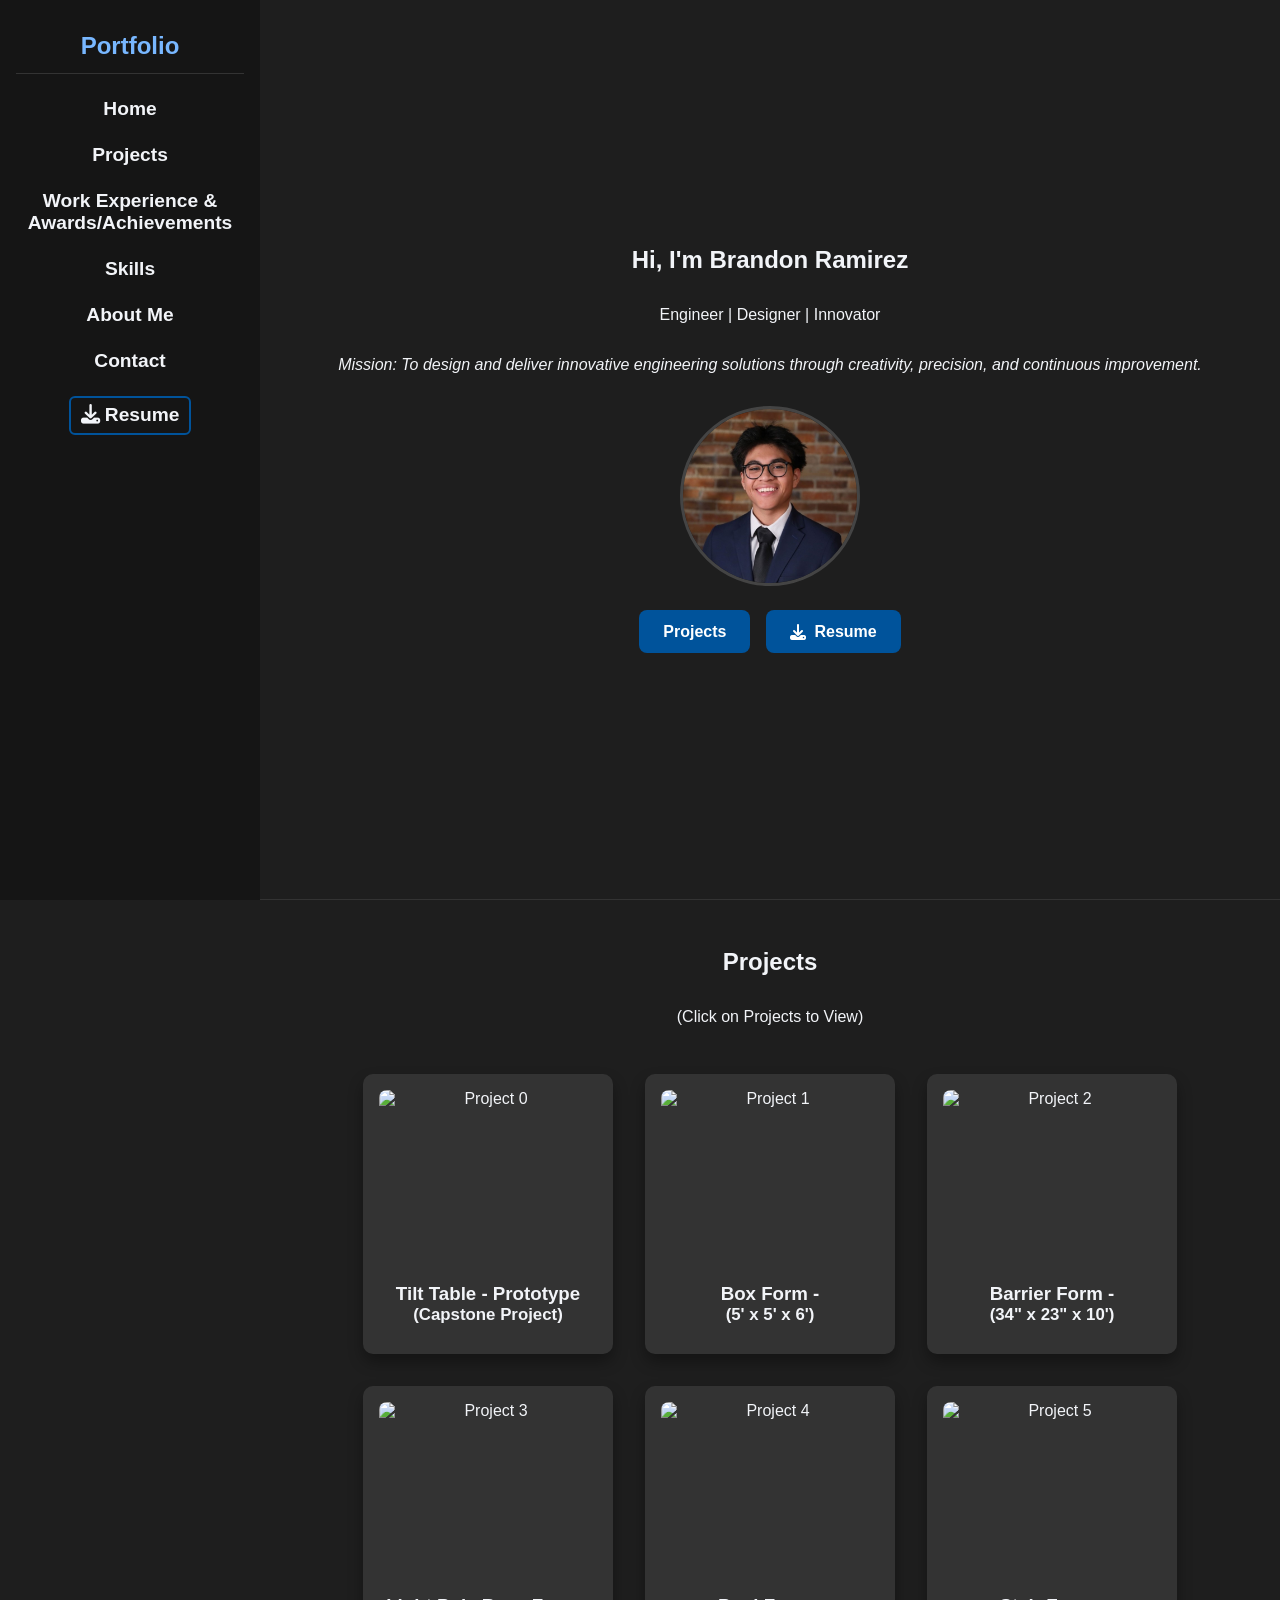
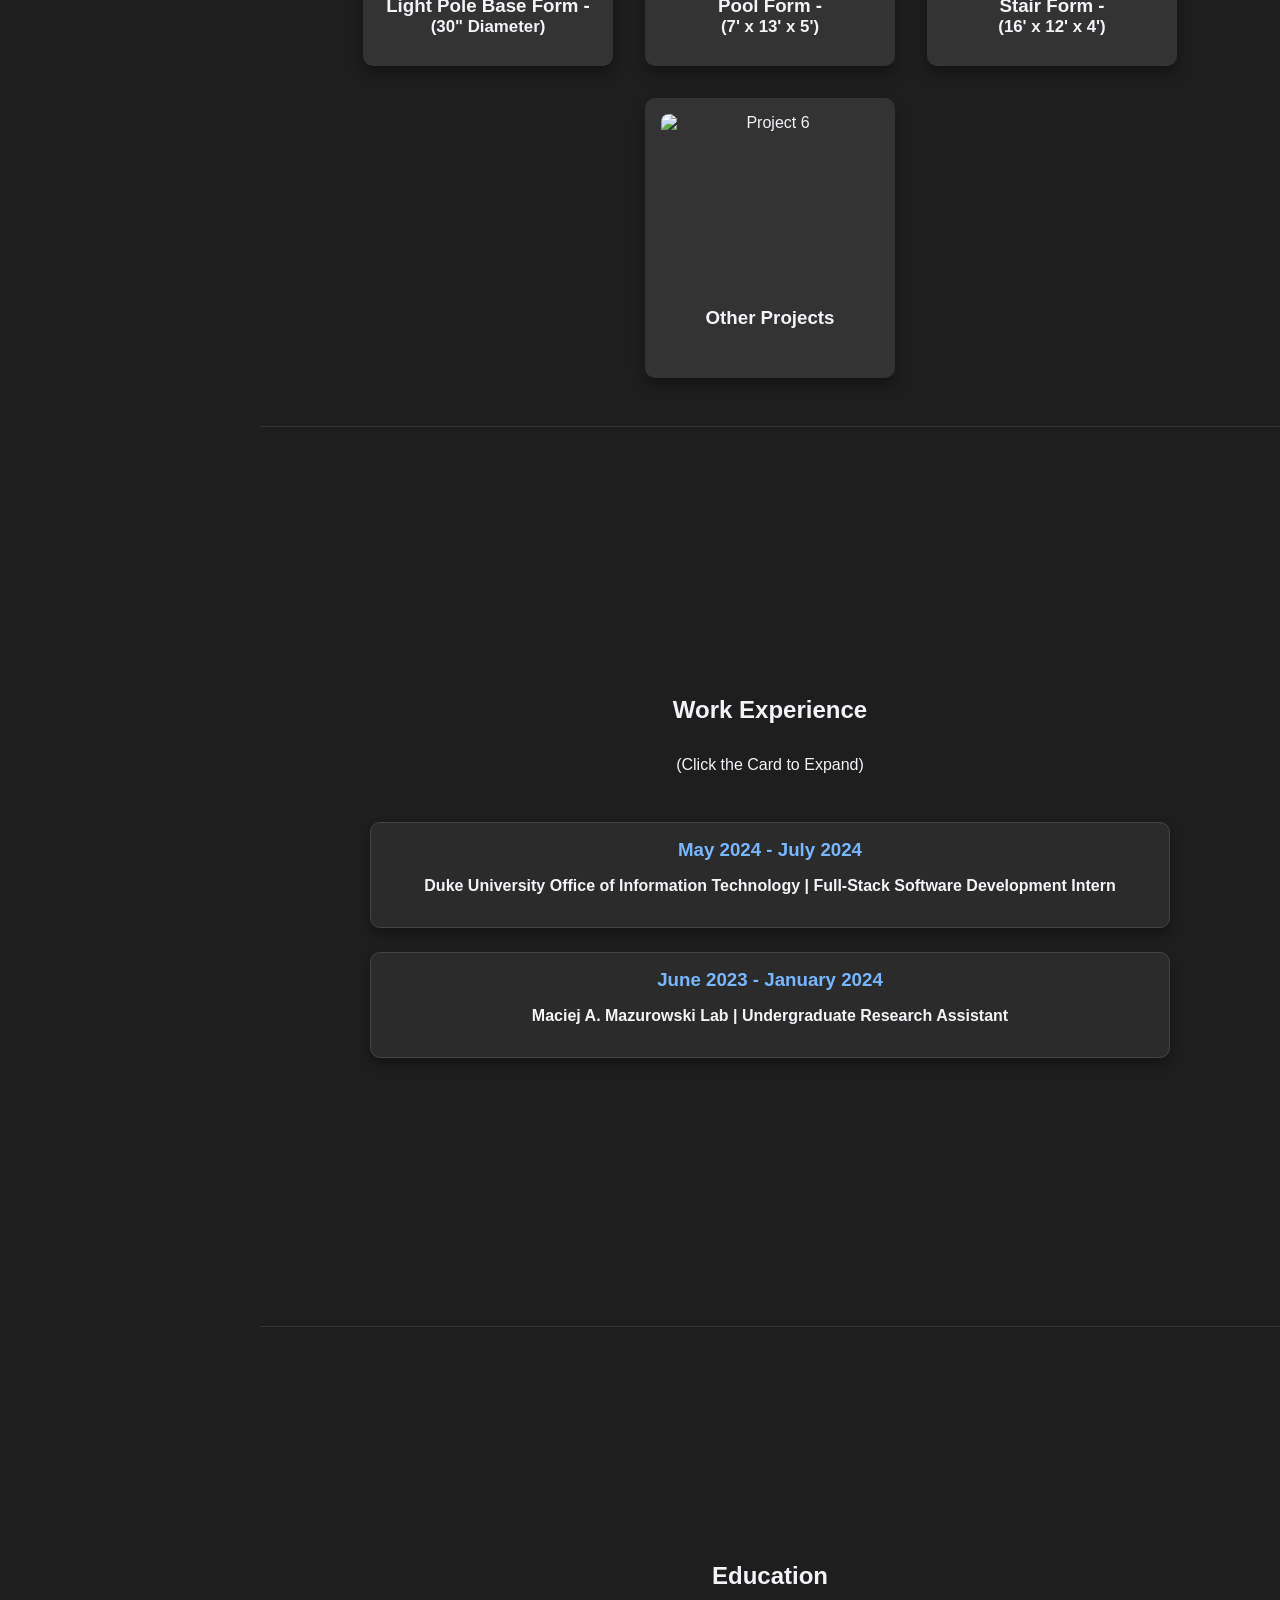
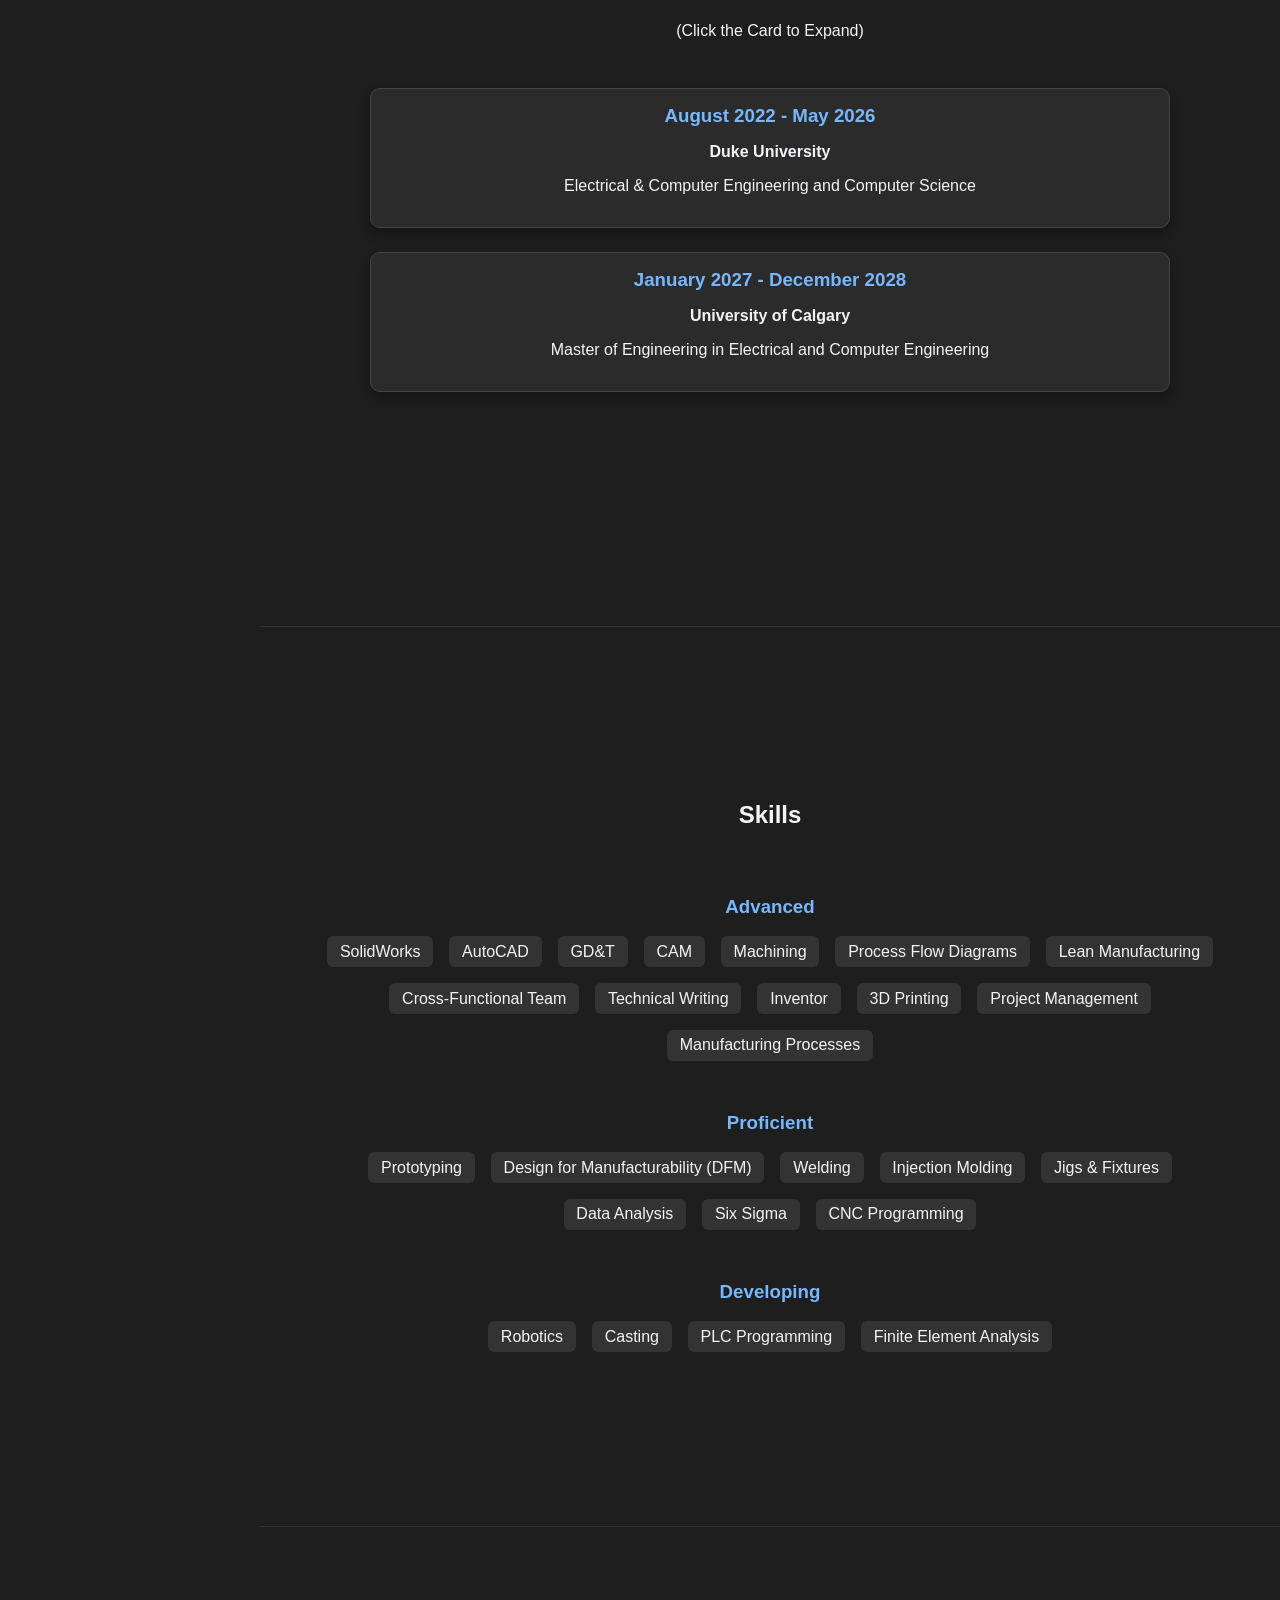
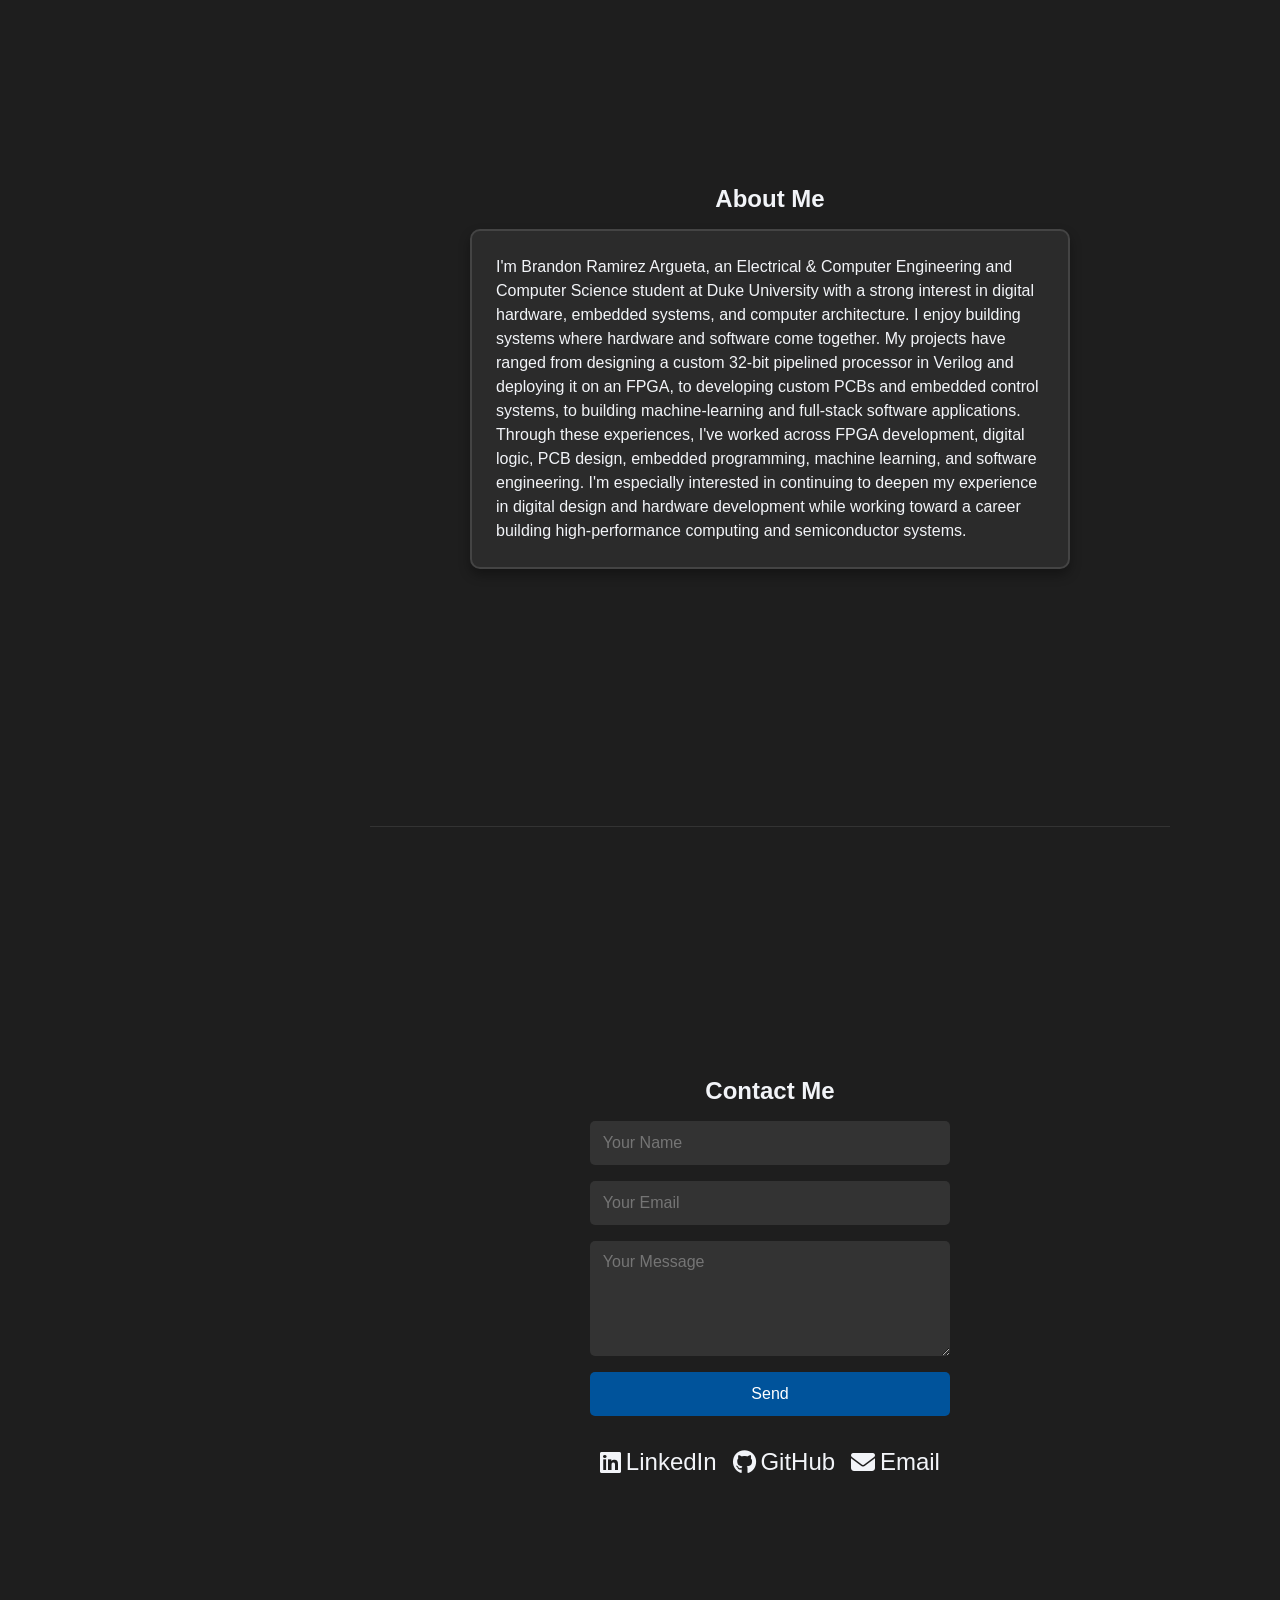
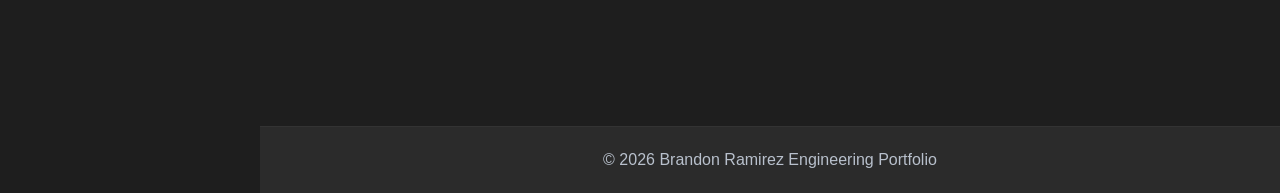
==== index.html @ 5869d30f "blah" ====
<!DOCTYPE html>
<html lang="en">
  <head>
    <meta charset="UTF-8">
    <meta name="viewport" content="width=device-width, initial-scale=1.0">
    <title>Brandon Ramirez Portfolio</title>
    <!-- Font Awesome for icons -->
    <link rel="stylesheet" href="https://cdnjs.cloudflare.com/ajax/libs/font-awesome/6.5.0/css/all.min.css">
    <link rel="icon" type="image/x-icon" href="assets/favicon.ico">
    <link rel="stylesheet" href="styles.css">
  </head>
  <body>
    <button class="menu-toggle" type="button" aria-label="Toggle navigation" aria-controls="site-nav" aria-expanded="false">
      <i class="fas fa-bars"></i>
    </button>
    <!-- SIDEBAR NAVIGATION -->
    <nav class="sidebar" id="site-nav">
      <h2>Portfolio</h2>
      <ul>
        <li>
          <a href="#home">Home</a>
        </li>
        <li>
          <a href="#projects">Projects</a>
        </li>
        <li>
          <a href="#work-experience">Work Experience &amp; Awards/Achievements</a>
        </li>
        <li>
          <a href="#skills">Skills</a>
        </li>
        <li>
          <a href="#about">About Me</a>
        </li>
        <li>
          <a href="#contact">Contact</a>
        </li>
        <li class="resume-link">
          <a href="assets/resume.pdf" download>
            <i class="fas fa-download"></i> Resume
        </a>
        </li>
      </ul>
    </nav>
    <!-- MAIN CONTENT -->
    <div class="content">
      <!-- HOME SECTION -->
      <section id="home" class="section home">
        <h1>Hi, I'm Brandon Ramirez</h1>
        <p>Engineer | Designer | Innovator</p>
        <p>
          <em>Mission: To design and deliver innovative engineering solutions through creativity, precision, and continuous improvement.</em>
        </p>
        <img src="assets/headshot.jpeg" alt="Portrait of Brandon Ramirez">
        <div class="button-group">
          <a href="#projects">Projects</a>
          <a href="assets/resume.pdf" download class="resume-btn">
            <i class="fas fa-download"></i> Resume
        </a>
        </div>
      </section>
      <!-- PROJECTS SECTION -->
      <section id="projects" class="section projects">
        <h1>Projects</h1>
        <p>(Click on Projects to View)</p>
        <div class="project-list">
          <a class="project-card" href="Project_0.html">
            <img src="Project_0/Pictures/Cover_Picture_Tilt_Table.png" alt="Project 0">
            <span class="overlay">View project</span>
            <h3>Tilt Table - Prototype <span>(Capstone Project)</span>
            </h3>
          </a>
          <a class="project-card" href="Project_1.html">
            <img src="Project_1/Pictures/Cover_Picture_5'x5'x6'.jpg" alt="Project 1">
            <span class="overlay">View project</span>
            <h3>Box Form - <span>(5' x 5' x 6')</span>
            </h3>
          </a>
          <a class="project-card" href="Project_2.html">
            <img src="Project_2/Cover%20Photo.jpeg" alt="Project 2">
            <span class="overlay">View project</span>
            <h3>Barrier Form - <span>(34" x 23" x 10')</span>
            </h3>
          </a>
          <a class="project-card" href="Project_3.html">
            <img src="Project_3/4%20-%20Form%20Assembly%20(30%20inch%20Light%20Pole)%20Cover%20Photo.jpeg" alt="Project 3">
            <span class="overlay">View project</span>
            <h3>Light Pole Base Form - <span>(30" Diameter)</span>
            </h3>
          </a>
          <a class="project-card" href="Project_4.html">
            <img src="Project_4/7%20-%20Form%20Assembly%20Cover%20Photo.jpeg" alt="Project 4">
            <span class="overlay">View project</span>
            <h3>Pool Form - <span>(7' x 13' x 5')</span>
            </h3>
          </a>
          <a class="project-card" href="Project_5.html">
            <img src="Project_5/Cover%20Photo%20stairs.jpeg" alt="Project 5">
            <span class="overlay">View project</span>
            <h3>Stair Form - <span>(16' x 12' x 4')</span>
            </h3>
          </a>
          <a class="project-card" href="Project_6.html">
            <img src="Project_6/Project_1/Project%201%20-%20Grade%20Ring%20Form%20(Diameter%2036).jpg" alt="Project 6">
            <span class="overlay">View project</span>
            <h3>Other Projects</h3>
          </a>
        </div>
      </section>
      <!-- WORK EXPERIENCE SECTION -->
      <section id="work-experience" class="section work-experience">
        <h1>Work Experience</h1>
        <p>(Click the Card to Expand)</p>

        <div class="work-experience-list">

          <!-- Duke University OIT -->
          <div
            class="work-experience-item"
            title="Click to open"
            role="button"
            tabindex="0"
            aria-expanded="false"
          >
            <h3>May 2024 - July 2024</h3>

            <p>
              <strong>
                Duke University Office of Information Technology |
                Full-Stack Software Development Intern
              </strong>
            </p>

            <div class="description">
              <p>
                - Developed an accessible cost-comparison tool for veterans with
                diabetes on Medicare Part D, sponsored by Microsoft and the
                Department of Veterans Affairs.
              </p>

              <p>
                - Built the application's back end using Ruby on Rails and PostgreSQL
                and contributed to the front end using React and Next.js.
              </p>

              <p>
                - Integrated Medicare Quarterly Pricing data and VA APIs to manage
                insurance, prescription drug pricing, and pharmacy coverage
                information.
              </p>

              <p>
                - Implemented real-time API communication between the front end,
                Rails back end, and PostgreSQL database while supporting OAuth
                authentication workflows.
              </p>

              <p>
                - Led daily standups and weekly stakeholder meetings, coordinating
                project updates and communication with sponsors.
              </p>
            </div>
          </div>

          <!-- Mazurowski Lab -->
          <div
            class="work-experience-item"
            title="Click to open"
            role="button"
            tabindex="0"
            aria-expanded="false"
          >
            <h3>June 2023 - January 2024</h3>

            <p>
              <strong>
                Maciej A. Mazurowski Lab |
                Undergraduate Research Assistant
              </strong>
            </p>

            <div class="description">
              <p>
                - Performed weekly MRI annotations across 17 anatomical regions,
                contributing to a dataset of more than 300 annotated volumes used
                to train and fine-tune a SAM-based foundation model for automated
                bone segmentation.
              </p>

              <p>
                - Earned co-authorship on the resulting published research paper.
              </p>

              <p>
                - Led an independent medical image classification project using
                transfer learning with ResNet-18.
              </p>

              <p>
                - Experimented with multiple regularization and data augmentation
                techniques to identify and mitigate overfitting in convolutional
                neural networks.
              </p>

              <p>
                - Improved model accuracy and generalization for medical image
                analysis applications.
              </p>
            </div>
          </div>

        </div>
      </section>


      <!-- EDUCATION SECTION -->
      <section id="education" class="section education">
        <h1>Education</h1>
        <p>(Click the Card to Expand)</p>

        <div class="work-experience-list">

          <!-- Duke University -->
          <div
            class="work-experience-item"
            title="Click to open"
            role="button"
            tabindex="0"
            aria-expanded="false"
          >
            <h3>August 2022 - May 2026</h3>

            <p>
              <strong>Duke University</strong>
            </p>

            <p>
              Electrical &amp; Computer Engineering and Computer Science
            </p>

            <div class="description">
              <p>
                <strong>Double Major:</strong>
                Electrical &amp; Computer Engineering and Computer Science
              </p>

              <p>
                <strong>Relevant Coursework:</strong>
                Data Structures and Algorithms, Computer Architecture,
                Signals and Systems, Digital Systems, Design and Analysis of
                Algorithms, Applied Machine Learning, and Internet of Things (IoT).
              </p>
            </div>
          </div>

          <!-- University of Calgary -->
          <div
            class="work-experience-item"
            title="Click to open"
            role="button"
            tabindex="0"
            aria-expanded="false"
          >
            <h3>January 2027 - December 2028</h3>

            <p>
              <strong>University of Calgary</strong>
            </p>

            <p>
              Master of Engineering in Electrical and Computer Engineering
            </p>

            <div class="description">
              <p>
                <strong>Degree:</strong>
                Master of Engineering (MEng) in Electrical and Computer Engineering
              </p>

              <p>
                Expected program dates: January 2027 - December 2028.
              </p>
            </div>
          </div>

        </div>
      </section>
      <!-- SKILLS SECTION -->
      <section id="skills" class="section skills">
        <h1>Skills</h1>
        <div class="skills-category">
          <h3>Advanced</h3>
          <div class="skills-grid">
            <div class="skill">SolidWorks</div>
            <div class="skill">AutoCAD</div>
            <div class="skill">GD&amp;T</div>
            <div class="skill">CAM</div>
            <div class="skill">Machining</div>
            <div class="skill">Process Flow Diagrams</div>
            <div class="skill">Lean Manufacturing</div>
            <div class="skill">Cross-Functional Team</div>
            <div class="skill">Technical Writing</div>
            <div class="skill">Inventor</div>
            <div class="skill">3D Printing</div>
            <div class="skill">Project Management</div>
            <div class="skill">Manufacturing Processes</div>
          </div>
        </div>
        <div class="skills-category">
          <h3>Proficient</h3>
          <div class="skills-grid">
            <div class="skill">Prototyping</div>
            <div class="skill">Design for Manufacturability (DFM)</div>
            <div class="skill">Welding</div>
            <div class="skill">Injection Molding</div>
            <div class="skill">Jigs &amp; Fixtures</div>
            <div class="skill">Data Analysis</div>
            <div class="skill">Six Sigma</div>
            <div class="skill">CNC Programming</div>
          </div>
        </div>
        <div class="skills-category">
          <h3>Developing</h3>
          <div class="skills-grid">
            <div class="skill">Robotics</div>
            <div class="skill">Casting</div>
            <div class="skill">PLC Programming</div>
            <div class="skill">Finite Element Analysis</div>
          </div>
        </div>
      </section>
      <!-- ABOUT SECTION -->
      <section id="about" class="section about">
        <h1>About Me</h1>
        <div class="about-box">
          <p>I'm Brandon Ramirez Argueta, an Electrical & Computer Engineering and Computer Science student at Duke University with a strong interest in digital hardware, embedded systems, and computer architecture.

I enjoy building systems where hardware and software come together. My projects have ranged from designing a custom 32-bit pipelined processor in Verilog and deploying it on an FPGA, to developing custom PCBs and embedded control systems, to building machine-learning and full-stack software applications.

Through these experiences, I've worked across FPGA development, digital logic, PCB design, embedded programming, machine learning, and software engineering. I'm especially interested in continuing to deepen my experience in digital design and hardware development while working toward a career building high-performance computing and semiconductor systems.
</p>
        </div>
      </section>
      <!-- CONTACT SECTION -->
      <section id="contact" class="section contact">
        <h1>Contact Me</h1>
        <form id="contact-form" action="https://formspree.io/f/xqadnpao" method="POST">
          <input type="text" name="name" placeholder="Your Name" required>
          <input type="email" name="email" placeholder="Your Email" required>
          <textarea name="message" rows="5" placeholder="Your Message" required></textarea>
          <button type="submit">Send</button>
          <p id="form-status" role="status" aria-live="polite"></p>
        </form>
        <div class="social">
          <a href="https://www.linkedin.com/in/natekarau" target="_blank">
            <i class="fab fa-linkedin"></i> LinkedIn</a>
          <a href="https://github.com/natekarau61" target="_blank">
            <i class="fab fa-github"></i> GitHub</a>
          <a href="mailto:brandonstargueta@gmail.com">
            <i class="fas fa-envelope"></i> Email</a>
        </div>
      </section>
      <!-- LIGHTBOX -->
      <!-- FOOTER -->
      <footer>
        <p>© 2026 Brandon Ramirez Engineering Portfolio</p>
      </footer>
    </div>
    <!-- -------------------------
       JAVASCRIPT
  ------------------------- -->
    <script>
    const menuButton = document.querySelector('.menu-toggle');
    const sidebar = document.querySelector('.sidebar');

    function setMenuOpen(open) {
      sidebar.classList.toggle('active', open);
      menuButton.setAttribute('aria-expanded', String(open));
    }

    menuButton.addEventListener('click', () => {
      setMenuOpen(!sidebar.classList.contains('active'));
    });

    sidebar.querySelectorAll('a').forEach(link => {
      link.addEventListener('click', () => setMenuOpen(false));
    });

    document.querySelectorAll('.work-experience-item').forEach(card => {
      function toggle() {
        const expanded = card.classList.toggle('active');
        card.setAttribute('aria-expanded', String(expanded));
      }
      card.addEventListener('click', toggle);
      card.addEventListener('keydown', event => {
        if (event.key === 'Enter' || event.key === ' ') {
          event.preventDefault();
          toggle();
        }
      });
    });

    const observer = new IntersectionObserver(entries => {
      entries.forEach(entry => {
        if (entry.isIntersecting) {
          entry.target.classList.add('visible');
          observer.unobserve(entry.target);
        }
      });
    }, { threshold: 0.1 });
    document.querySelectorAll('.section').forEach(section => observer.observe(section));

    const form = document.getElementById('contact-form');
    const status = document.getElementById('form-status');
    form.addEventListener('submit', async event => {
      event.preventDefault();
      status.textContent = '';
      try {
        const response = await fetch(form.action, {
          method: 'POST',
          body: new FormData(form),
          headers: { Accept: 'application/json' }
        });
        if (!response.ok) throw new Error('Submission failed');
        status.textContent = 'Message sent! Thank you.';
        status.classList.remove('error');
        form.reset();
      } catch {
        status.textContent = 'Something went wrong. Please try again.';
        status.classList.add('error');
      }
    });
  </script>
  </body>
</html>
---- styles.css ----
:root {
  --accent: #78b7ff;
  --brand: #00539b;
  --brand-hover: #126bb8;
  --background: #1e1e1e;
  --sidebar: #151515;
  --panel: #2b2b2b;
  --text: #f2f4f8;
  --muted: #b8c0cc;
}

* { box-sizing: border-box; }
html { scroll-behavior: smooth; }
body {
  margin: 0;
  font-family: Arial, sans-serif;
  background: var(--background);
  color: var(--text);
}
button, input, textarea { font: inherit; }
a { color: inherit; }
:focus-visible { outline: 2px solid var(--accent); outline-offset: 3px; }

/* Navigation */
.sidebar {
  position: fixed;
  inset: 0 auto 0 0;
  z-index: 10;
  width: 260px;
  padding: 2rem 1rem;
  overflow-y: auto;
  background: var(--sidebar);
  text-align: center;
}
.sidebar h2 {
  margin: 0 0 1.5rem;
  padding-bottom: .8rem;
  border-bottom: 1px solid #333;
  color: var(--accent);
}
.sidebar ul { margin: 0; padding: 0; list-style: none; }
.sidebar li { margin: 1.5rem 0; }
.sidebar a {
  display: block;
  font-size: 1.2rem;
  font-weight: 700;
  text-decoration: none;
}
.sidebar a:hover, .social a:hover { color: var(--accent); }
.sidebar .resume-link a {
  display: inline-block;
  padding: .4rem .6rem;
  border: 2px solid var(--brand);
  border-radius: 6px;
}
.sidebar .resume-link a:hover { background: var(--brand); color: #fff; }
.menu-toggle {
  display: none;
  position: fixed;
  top: 12px;
  left: 12px;
  z-index: 20;
  padding: .5rem .7rem;
  border: 2px solid var(--brand);
  border-radius: 8px;
  background: var(--sidebar);
  color: var(--text);
  cursor: pointer;
}

/* Shared sections */
.content { margin-left: 260px; }
.section {
  display: flex;
  min-height: 100vh;
  flex-direction: column;
  align-items: center;
  justify-content: center;
  padding: 3rem 2rem;
  border-bottom: 1px solid #333;
  text-align: center;
  opacity: 0;
  transform: translateY(20px);
  transition: opacity .8s ease, transform .8s ease;
}
.section.visible { opacity: 1; transform: none; }
.section h1 { margin: 0 0 1rem; }

/* Home */
.home { background: var(--background); }
.home img {
  display: block;
  width: 180px;
  height: 180px;
  margin: 1rem auto 0;
  border: 3px solid #444;
  border-radius: 50%;
  object-fit: cover;
}
.button-group { display: flex; flex-wrap: wrap; justify-content: center; gap: 1rem; margin-top: 1.5rem; }
.button-group a {
  display: inline-flex;
  align-items: center;
  gap: .5rem;
  padding: .8rem 1.5rem;
  border-radius: 8px;
  background: var(--brand);
  color: #fff;
  font-weight: 700;
  text-decoration: none;
}
.button-group a:hover { background: var(--brand-hover); color: #fff; }

/* About and skills */
#about { max-width: 800px; margin: 0 auto; }
.about-box {
  width: 100%;
  max-width: 600px;
  padding: 1.5rem;
  border: 2px solid #444;
  border-radius: 10px;
  background: var(--panel);
  box-shadow: 0 6px 12px #0005;
  text-align: left;
}
.about-box p { margin: 0 0 1rem; line-height: 1.5; }
.about-box p:last-child { margin-bottom: 0; }
.skills-category { width: 100%; max-width: 900px; margin-top: 2rem; }
.skills-category h3 { color: var(--accent); }
.skills-grid { display: flex; flex-wrap: wrap; justify-content: center; gap: 1rem; }
.skill { padding: .4rem .8rem; border-radius: 6px; background: #333; }

/* Experience */
.work-experience-list {
  display: flex;
  width: 100%;
  max-width: 800px;
  flex-direction: column;
  gap: 1.5rem;
  margin-top: 2rem;
}
.work-experience-item {
  width: 100%;
  padding: 1rem 1.5rem;
  border: 1px solid #444;
  border-radius: 10px;
  background: var(--panel);
  box-shadow: 0 6px 12px #0005;
  cursor: pointer;
  text-align: left;
  transition: transform .3s, background .3s;
}
.work-experience-item:hover { transform: translateY(-5px); background: #333; }
.work-experience-item h3 { margin: 0 0 .3rem; color: var(--accent); text-align: center; }
.work-experience-item > p { text-align: center; }
.description { display: none; margin-top: .8rem; color: #ccc; line-height: 1.4; }
.work-experience-item.active .description { display: block; }

/* Projects */
.project-list { display: flex; flex-wrap: wrap; justify-content: center; gap: 2rem; margin-top: 2rem; }
.project-card {
  position: relative;
  display: flex;
  width: 250px;
  min-height: 280px;
  flex-direction: column;
  align-items: center;
  padding: 1rem;
  border-radius: 10px;
  background: #333;
  box-shadow: 0 8px 15px #0005;
  text-decoration: none;
  transition: transform .3s;
}
.project-card:hover { transform: translateY(-10px); }
.project-card img { width: 100%; height: 180px; border-radius: 8px; object-fit: cover; }
.project-card h3 { margin: .8rem 0 0; }
.project-card h3 span { display: block; font-size: .9em; }
.project-card .overlay {
  position: absolute;
  inset: 0;
  display: flex;
  align-items: center;
  justify-content: center;
  border-radius: 10px;
  background: #000a;
  color: #fff;
  font-size: 1.2rem;
  font-weight: 700;
  opacity: 0;
  transition: opacity .3s;
}
.project-card:hover .overlay, .project-card:focus-visible .overlay { opacity: 1; }

/* Contact and footer */
.contact form { display: flex; width: min(100%, 360px); flex-direction: column; gap: 1rem; }
.contact input, .contact textarea {
  width: 100%;
  padding: .8rem;
  border: 0;
  border-radius: 5px;
  background: #333;
  color: var(--text);
}
.contact button {
  padding: .8rem;
  border: 0;
  border-radius: 5px;
  background: var(--brand);
  color: #fff;
  cursor: pointer;
}
.contact button:hover { background: var(--brand-hover); }
#form-status { margin: 0; color: lightgreen; }
#form-status.error { color: tomato; }
.social { display: flex; flex-wrap: wrap; justify-content: center; gap: 1rem; margin-top: 1rem; }
.social a { display: inline-flex; align-items: center; gap: .3rem; font-size: 1.5rem; text-decoration: none; }
footer { padding: 1.5rem 1rem; background: var(--panel); color: var(--muted); text-align: center; }
footer p { margin: 0; }

@media (max-width: 767px) {
  .menu-toggle { display: block; }
  .sidebar {
    width: min(85vw, 320px);
    transform: translateX(-105%);
    transition: transform .3s ease;
  }
  .sidebar.active { transform: translateX(0); }
  .content { margin-left: 0; }
  .section { padding: 4rem 1rem; }
  .work-experience-item { padding: .8rem 1rem; }
  .project-card { width: min(100%, 320px); }
}

@media (min-width: 768px) and (max-width: 1024px) {
  .sidebar { width: 220px; }
  .content { margin-left: 220px; }
}

@media (prefers-reduced-motion: reduce) {
  html { scroll-behavior: auto; }
  .section { opacity: 1; transform: none; transition: none; }
  .sidebar, .project-card, .work-experience-item { transition: none; }
}
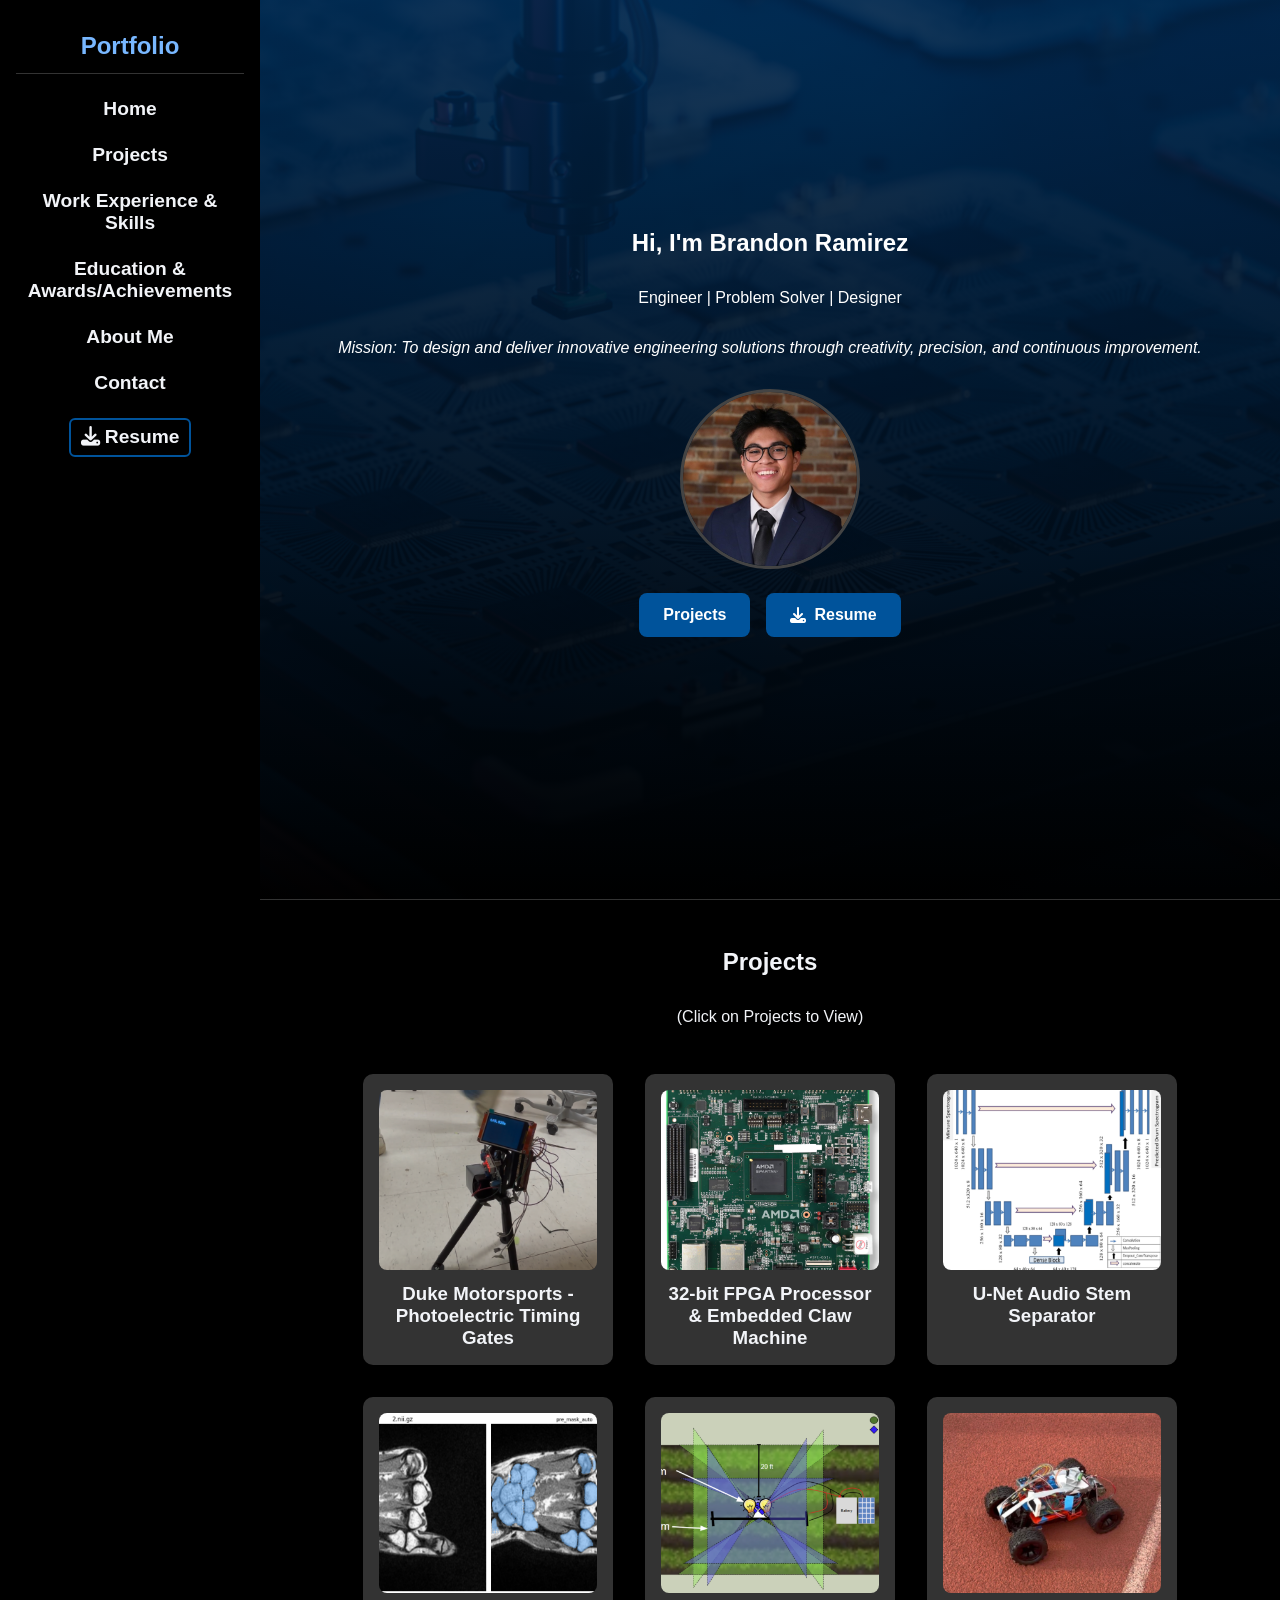
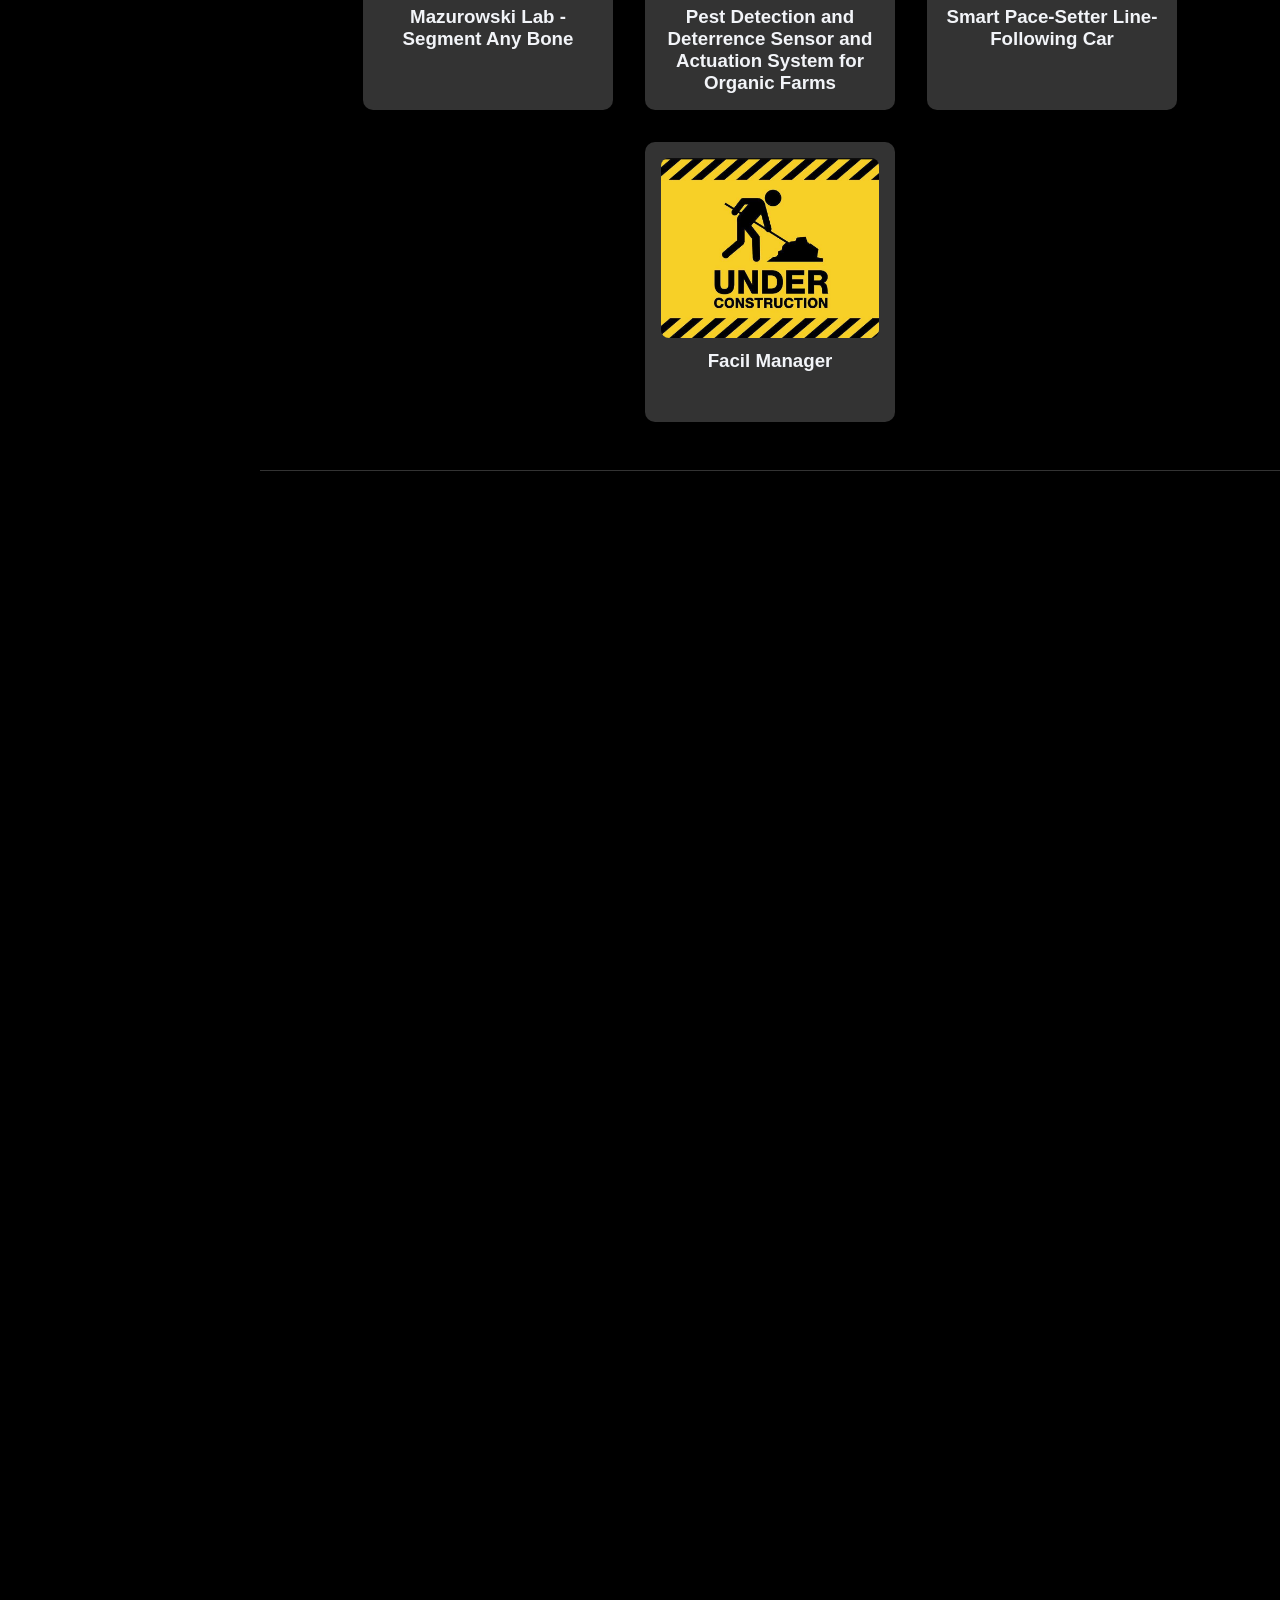
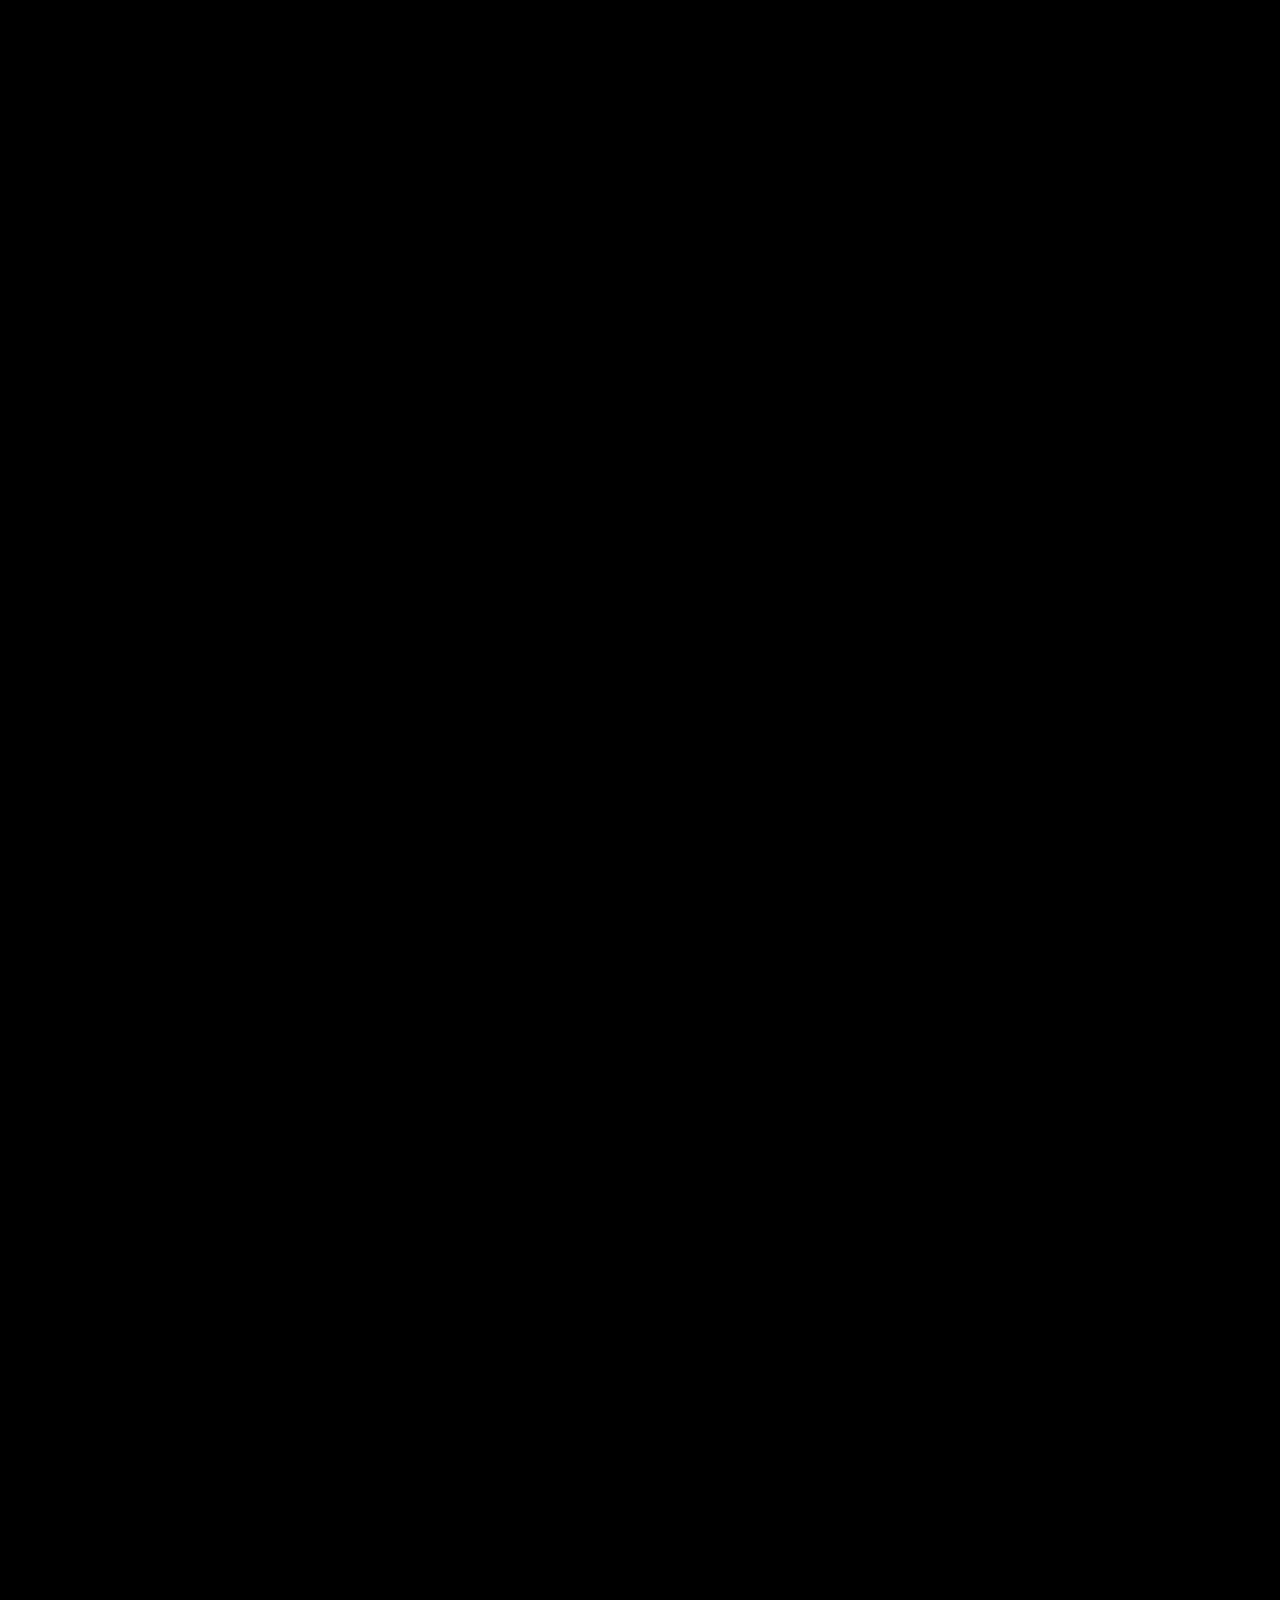
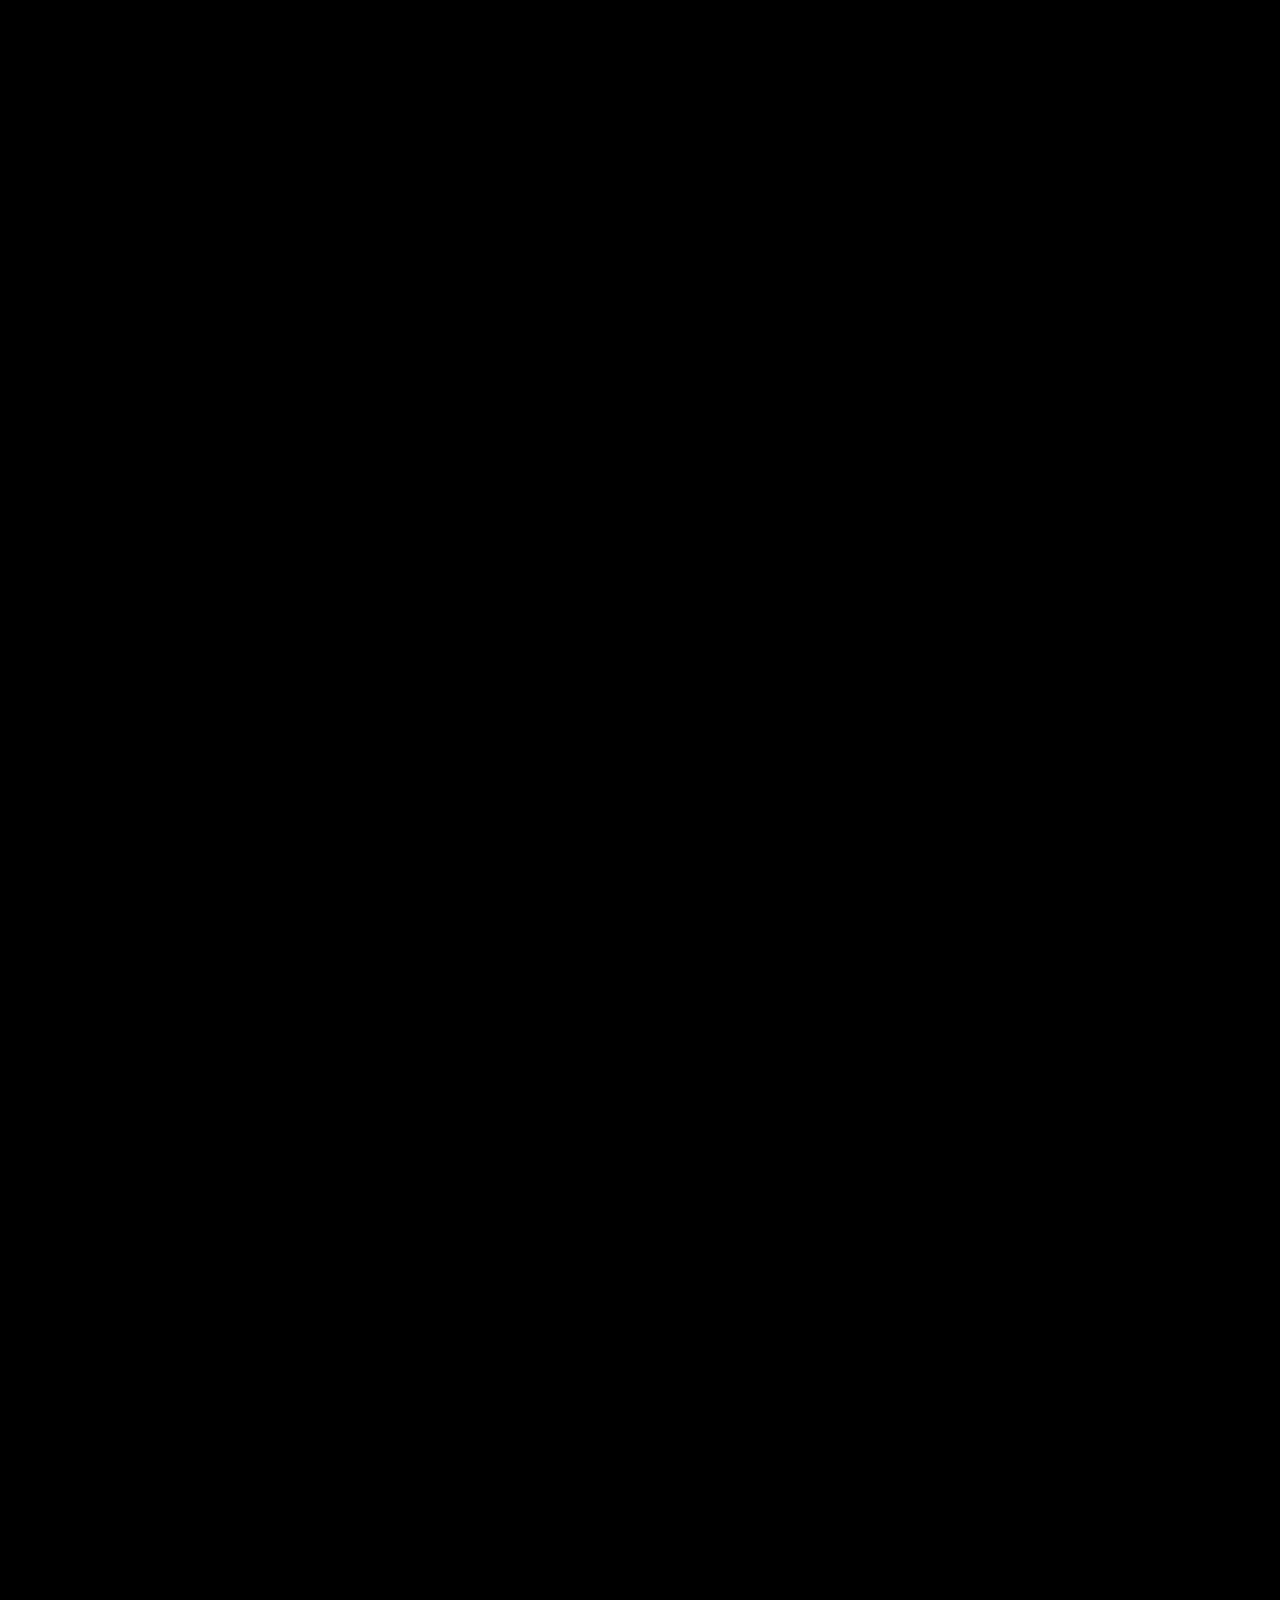
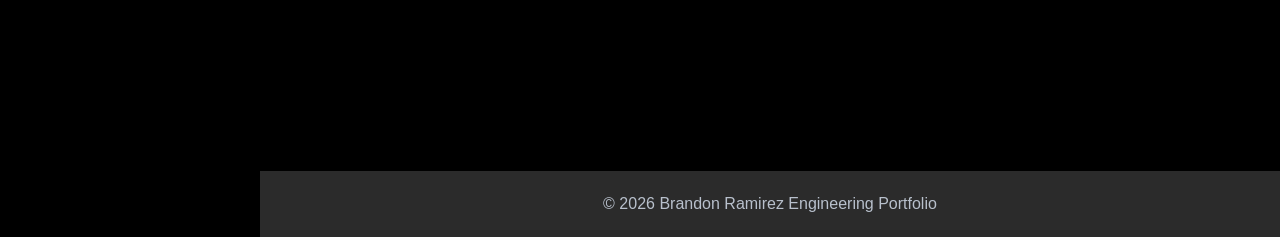
==== commit 4ec7d036: "colors and layout" ====
--- a/index.html
+++ b/index.html
@@ -16,38 +16,38 @@
     <!-- SIDEBAR NAVIGATION -->
     <nav class="sidebar" id="site-nav">
       <h2>Portfolio</h2>
-      <ul>
-        <li>
-          <a href="#home">Home</a>
-        </li>
-        <li>
-          <a href="#projects">Projects</a>
-        </li>
-        <li>
-          <a href="#work-experience">Work Experience &amp; Awards/Achievements</a>
-        </li>
-        <li>
-          <a href="#skills">Skills</a>
-        </li>
-        <li>
-          <a href="#about">About Me</a>
-        </li>
-        <li>
-          <a href="#contact">Contact</a>
-        </li>
-        <li class="resume-link">
-          <a href="assets/resume.pdf" download>
-            <i class="fas fa-download"></i> Resume
-        </a>
-        </li>
-      </ul>
+        <ul>
+          <li>
+            <a href="#home">Home</a>
+          </li>
+          <li>
+            <a href="#projects">Projects</a>
+          </li>
+          <li>
+            <a href="#work-experience">Work Experience & Skills</a>
+          </li>
+          <li>
+            <a href="#education">Education & Awards/Achievements</a>
+          </li>
+          <li>
+            <a href="#about">About Me</a>
+          </li>
+          <li>
+            <a href="#contact">Contact</a>
+          </li>
+          <li class="resume-link">
+            <a href="assets/resume.pdf" download>
+              <i class="fas fa-download"></i> Resume
+            </a>
+          </li>
+        </ul>
     </nav>
     <!-- MAIN CONTENT -->
     <div class="content">
       <!-- HOME SECTION -->
       <section id="home" class="section home">
         <h1>Hi, I'm Brandon Ramirez</h1>
-        <p>Engineer | Designer | Innovator</p>
+        <p>Engineer | Problem Solver | Designer </p>
         <p>
           <em>Mission: To design and deliver innovative engineering solutions through creativity, precision, and continuous improvement.</em>
         </p>
@@ -65,45 +65,45 @@
         <p>(Click on Projects to View)</p>
         <div class="project-list">
           <a class="project-card" href="Project_0.html">
-            <img src="Project_0/Pictures/Cover_Picture_Tilt_Table.png" alt="Project 0">
-            <span class="overlay">View project</span>
-            <h3>Tilt Table - Prototype <span>(Capstone Project)</span>
+            <img src="Project_0/Pictures/gates_proto.png" alt="Project 0">
+            <span class="overlay">View project</span>
+            <h3>Duke Motorsports - Photoelectric Timing Gates <span></span>
             </h3>
           </a>
           <a class="project-card" href="Project_1.html">
-            <img src="Project_1/Pictures/Cover_Picture_5'x5'x6'.jpg" alt="Project 1">
-            <span class="overlay">View project</span>
-            <h3>Box Form - <span>(5' x 5' x 6')</span>
+            <img src="Project_1/Pictures/fpga_board.png" alt="Project 1">
+            <span class="overlay">View project</span>
+            <h3> 32-bit FPGA Processor & Embedded Claw Machine <span></span>
             </h3>
           </a>
           <a class="project-card" href="Project_2.html">
-            <img src="Project_2/Cover%20Photo.jpeg" alt="Project 2">
-            <span class="overlay">View project</span>
-            <h3>Barrier Form - <span>(34" x 23" x 10')</span>
+            <img src="Project_2/Pictures/unet_diagram.png" alt="Project 2">
+            <span class="overlay">View project</span>
+            <h3>U-Net Audio Stem Separator <span></span>
             </h3>
           </a>
           <a class="project-card" href="Project_3.html">
-            <img src="Project_3/4%20-%20Form%20Assembly%20(30%20inch%20Light%20Pole)%20Cover%20Photo.jpeg" alt="Project 3">
-            <span class="overlay">View project</span>
-            <h3>Light Pole Base Form - <span>(30" Diameter)</span>
+            <img src="Project_3/Pictures/segment_cover.png" alt="Project 3">
+            <span class="overlay">View project</span>
+            <h3>Mazurowski Lab - Segment Any Bone<span></span>
             </h3>
           </a>
           <a class="project-card" href="Project_4.html">
-            <img src="Project_4/7%20-%20Form%20Assembly%20Cover%20Photo.jpeg" alt="Project 4">
-            <span class="overlay">View project</span>
-            <h3>Pool Form - <span>(7' x 13' x 5')</span>
+            <img src="Project_4/Drawings/system_diagram.png" alt="Project 4">
+            <span class="overlay">View project</span>
+            <h3>Pest Detection and Deterrence Sensor and Actuation System for Organic Farms <span></span>
             </h3>
           </a>
           <a class="project-card" href="Project_5.html">
-            <img src="Project_5/Cover%20Photo%20stairs.jpeg" alt="Project 5">
-            <span class="overlay">View project</span>
-            <h3>Stair Form - <span>(16' x 12' x 4')</span>
+            <img src="Project_5/Pictures/pacer_display.png" alt="Project 5">
+            <span class="overlay">View project</span>
+            <h3>Smart Pace-Setter Line-Following Car <span></span>
             </h3>
           </a>
           <a class="project-card" href="Project_6.html">
-            <img src="Project_6/Project_1/Project%201%20-%20Grade%20Ring%20Form%20(Diameter%2036).jpg" alt="Project 6">
-            <span class="overlay">View project</span>
-            <h3>Other Projects</h3>
+            <img src="Project_6/Pictures/temp_cover.png" alt="Project 6">
+            <span class="overlay">View project</span>
+            <h3>Facil Manager</h3>
           </a>
         </div>
       </section>
@@ -111,9 +111,7 @@
       <section id="work-experience" class="section work-experience">
         <h1>Work Experience</h1>
         <p>(Click the Card to Expand)</p>
-
         <div class="work-experience-list">
-
           <!-- Duke University OIT -->
           <div
             class="work-experience-item"
@@ -123,45 +121,38 @@
             aria-expanded="false"
           >
             <h3>May 2024 - July 2024</h3>
-
             <p>
               <strong>
                 Duke University Office of Information Technology |
                 Full-Stack Software Development Intern
               </strong>
             </p>
-
             <div class="description">
               <p>
                 - Developed an accessible cost-comparison tool for veterans with
                 diabetes on Medicare Part D, sponsored by Microsoft and the
                 Department of Veterans Affairs.
               </p>
-
               <p>
                 - Built the application's back end using Ruby on Rails and PostgreSQL
                 and contributed to the front end using React and Next.js.
               </p>
-
               <p>
                 - Integrated Medicare Quarterly Pricing data and VA APIs to manage
                 insurance, prescription drug pricing, and pharmacy coverage
                 information.
               </p>
-
               <p>
                 - Implemented real-time API communication between the front end,
                 Rails back end, and PostgreSQL database while supporting OAuth
                 authentication workflows.
               </p>
-
               <p>
                 - Led daily standups and weekly stakeholder meetings, coordinating
                 project updates and communication with sponsors.
               </p>
             </div>
           </div>
-
           <!-- Mazurowski Lab -->
           <div
             class="work-experience-item"
@@ -171,14 +162,12 @@
             aria-expanded="false"
           >
             <h3>June 2023 - January 2024</h3>
-
             <p>
               <strong>
                 Maciej A. Mazurowski Lab |
                 Undergraduate Research Assistant
               </strong>
             </p>
-
             <div class="description">
               <p>
                 - Performed weekly MRI annotations across 17 anatomical regions,
@@ -186,40 +175,31 @@
                 to train and fine-tune a SAM-based foundation model for automated
                 bone segmentation.
               </p>
-
               <p>
                 - Earned co-authorship on the resulting published research paper.
               </p>
-
               <p>
                 - Led an independent medical image classification project using
                 transfer learning with ResNet-18.
               </p>
-
               <p>
                 - Experimented with multiple regularization and data augmentation
                 techniques to identify and mitigate overfitting in convolutional
                 neural networks.
               </p>
-
               <p>
                 - Improved model accuracy and generalization for medical image
                 analysis applications.
               </p>
             </div>
           </div>
-
-        </div>
-      </section>
-
-
+        </div>
+      </section>
       <!-- EDUCATION SECTION -->
       <section id="education" class="section education">
         <h1>Education</h1>
         <p>(Click the Card to Expand)</p>
-
         <div class="work-experience-list">
-
           <!-- Duke University -->
           <div
             class="work-experience-item"
@@ -228,22 +208,18 @@
             tabindex="0"
             aria-expanded="false"
           >
-            <h3>August 2022 - May 2026</h3>
-
-            <p>
-              <strong>Duke University</strong>
-            </p>
-
-            <p>
-              Electrical &amp; Computer Engineering and Computer Science
-            </p>
-
+            <h3>Duke University</h3>
+            <p>
+              <strong>August 2022 - May 2026</strong>
+            </p>
+            <p>
+              Electrical & Computer Engineering and Computer Science
+            </p>
             <div class="description">
               <p>
                 <strong>Double Major:</strong>
-                Electrical &amp; Computer Engineering and Computer Science
-              </p>
-
+                Electrical & Computer Engineering and Computer Science
+              </p>
               <p>
                 <strong>Relevant Coursework:</strong>
                 Data Structures and Algorithms, Computer Architecture,
@@ -252,8 +228,7 @@
               </p>
             </div>
           </div>
-
-          <!-- University of Calgary -->
+          <!-- University of Calgary
           <div
             class="work-experience-item"
             title="Click to open"
@@ -262,27 +237,33 @@
             aria-expanded="false"
           >
             <h3>January 2027 - December 2028</h3>
-
             <p>
               <strong>University of Calgary</strong>
             </p>
-
             <p>
               Master of Engineering in Electrical and Computer Engineering
             </p>
-
             <div class="description">
               <p>
                 <strong>Degree:</strong>
                 Master of Engineering (MEng) in Electrical and Computer Engineering
               </p>
+              <p>
+                Expected program dates: January 2027 - December 2028.
+              </p>
+            </div>
+          </div> -->
+        <h2>Awards & Achievements</h2>
+        <div class="work-experience-item award-card">
 
-              <p>
-                Expected program dates: January 2027 - December 2028.
-              </p>
-            </div>
-          </div>
-
+          <h3>SHPE Chapter President</h3>
+          <h3>Duke Motorsports Electrics Leadership</h3>
+          <h3>Linda Ruth Scholarship</h3>
+          <h3>QuestBridge Scholar</h3>
+          <h3> TheDream.US Opportunity Scholarship</h3>
+          <!-- <p><strong>President, Duke University Chapter</strong></p> -->
+          <!-- <p>Led a $30,000 budget that enabled 27 members to attend the SHPE National Convention with expenses covered.</p> -->
+        </div>
         </div>
       </section>
       <!-- SKILLS SECTION -->
@@ -293,7 +274,7 @@
           <div class="skills-grid">
             <div class="skill">SolidWorks</div>
             <div class="skill">AutoCAD</div>
-            <div class="skill">GD&amp;T</div>
+            <div class="skill">GD&T</div>
             <div class="skill">CAM</div>
             <div class="skill">Machining</div>
             <div class="skill">Process Flow Diagrams</div>
@@ -313,7 +294,7 @@
             <div class="skill">Design for Manufacturability (DFM)</div>
             <div class="skill">Welding</div>
             <div class="skill">Injection Molding</div>
-            <div class="skill">Jigs &amp; Fixtures</div>
+            <div class="skill">Jigs & Fixtures</div>
             <div class="skill">Data Analysis</div>
             <div class="skill">Six Sigma</div>
             <div class="skill">CNC Programming</div>
@@ -334,9 +315,7 @@
         <h1>About Me</h1>
         <div class="about-box">
           <p>I'm Brandon Ramirez Argueta, an Electrical & Computer Engineering and Computer Science student at Duke University with a strong interest in digital hardware, embedded systems, and computer architecture.
-
 I enjoy building systems where hardware and software come together. My projects have ranged from designing a custom 32-bit pipelined processor in Verilog and deploying it on an FPGA, to developing custom PCBs and embedded control systems, to building machine-learning and full-stack software applications.
-
 Through these experiences, I've worked across FPGA development, digital logic, PCB design, embedded programming, machine learning, and software engineering. I'm especially interested in continuing to deepen my experience in digital design and hardware development while working toward a career building high-performance computing and semiconductor systems.
 </p>
         </div>
@@ -352,9 +331,9 @@
           <p id="form-status" role="status" aria-live="polite"></p>
         </form>
         <div class="social">
-          <a href="https://www.linkedin.com/in/natekarau" target="_blank">
+          <a href="https://www.linkedin.com/in/brandon-argueta/?isSelfProfile=true" target="_blank">
             <i class="fab fa-linkedin"></i> LinkedIn</a>
-          <a href="https://github.com/natekarau61" target="_blank">
+          <a href="https://github.com/beeramn" target="_blank">
             <i class="fab fa-github"></i> GitHub</a>
           <a href="mailto:brandonstargueta@gmail.com">
             <i class="fas fa-envelope"></i> Email</a>
@@ -372,21 +351,17 @@
     <script>
     const menuButton = document.querySelector('.menu-toggle');
     const sidebar = document.querySelector('.sidebar');
-
     function setMenuOpen(open) {
       sidebar.classList.toggle('active', open);
       menuButton.setAttribute('aria-expanded', String(open));
     }
-
     menuButton.addEventListener('click', () => {
       setMenuOpen(!sidebar.classList.contains('active'));
     });
-
     sidebar.querySelectorAll('a').forEach(link => {
       link.addEventListener('click', () => setMenuOpen(false));
     });
-
-    document.querySelectorAll('.work-experience-item').forEach(card => {
+    document.querySelectorAll('.work-experience-item[role="button"]').forEach(card => {
       function toggle() {
         const expanded = card.classList.toggle('active');
         card.setAttribute('aria-expanded', String(expanded));
@@ -399,7 +374,6 @@
         }
       });
     });
-
     const observer = new IntersectionObserver(entries => {
       entries.forEach(entry => {
         if (entry.isIntersecting) {
@@ -409,7 +383,6 @@
       });
     }, { threshold: 0.1 });
     document.querySelectorAll('.section').forEach(section => observer.observe(section));
-
     const form = document.getElementById('contact-form');
     const status = document.getElementById('form-status');
     form.addEventListener('submit', async event => {
@@ -432,5 +405,4 @@
     });
   </script>
   </body>
-</html>
-
+</html>
--- a/styles.css
+++ b/styles.css
@@ -2,8 +2,8 @@
   --accent: #78b7ff;
   --brand: #00539b;
   --brand-hover: #126bb8;
-  --background: #1e1e1e;
-  --sidebar: #151515;
+  --background: #000000;
+  --sidebar: #000000;
   --panel: #2b2b2b;
   --text: #f2f4f8;
   --muted: #b8c0cc;
@@ -87,7 +87,14 @@
 .section h1 { margin: 0 0 1rem; }
 
 /* Home */
-.home { background: var(--background); }
+.home {
+  background:
+    linear-gradient(180deg, rgba(1, 36, 71, 0.89), rgba(0, 0, 0, 0.99)),
+    url("assets/background.png") center / cover no-repeat;
+  color: #ffffff;
+  padding-bottom: 8%;
+}
+
 .home img {
   display: block;
   width: 180px;
@@ -97,6 +104,7 @@
   border-radius: 50%;
   object-fit: cover;
 }
+
 .button-group { display: flex; flex-wrap: wrap; justify-content: center; gap: 1rem; margin-top: 1.5rem; }
 .button-group a {
   display: inline-flex;
